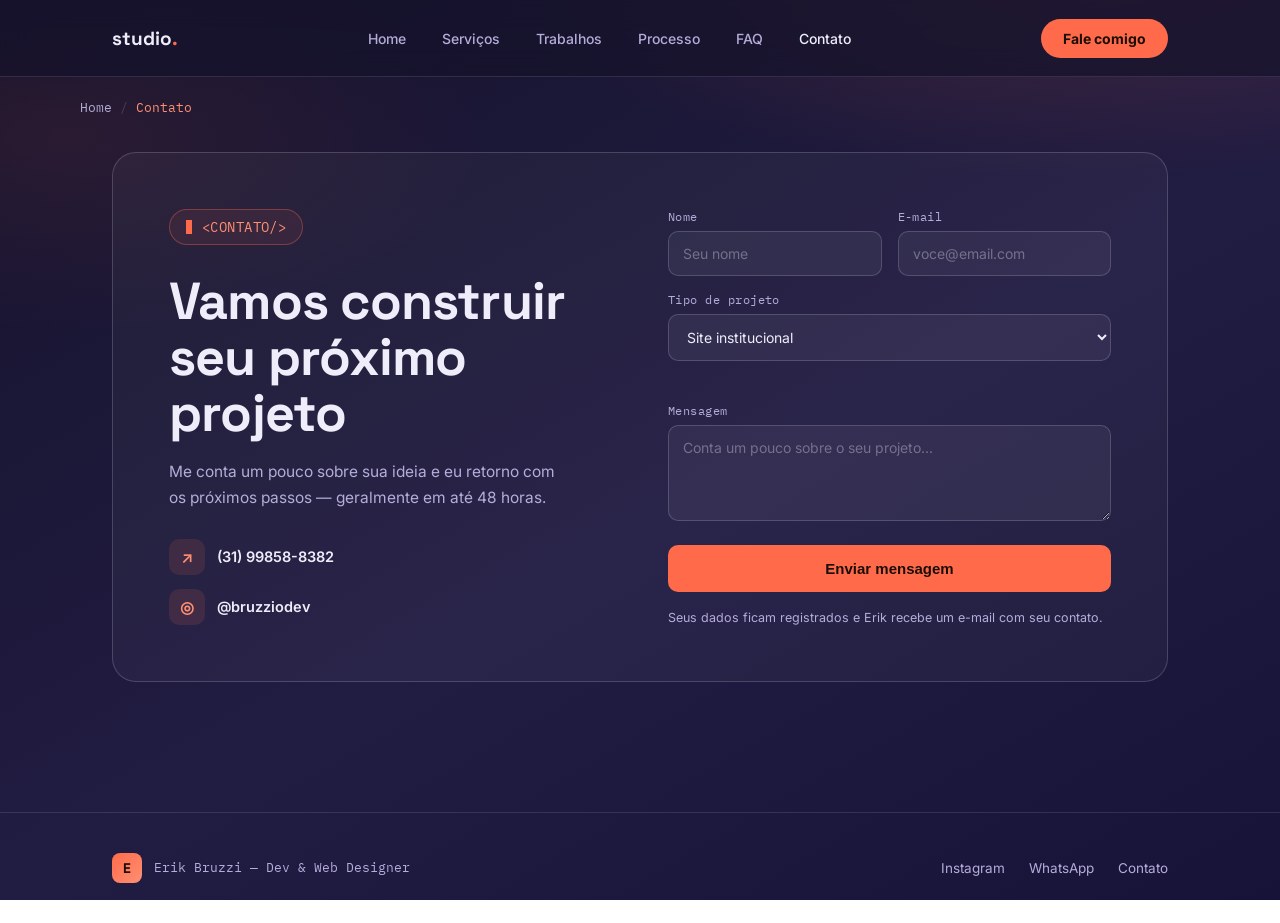
==== contato.html @ 380161e2 "Add files via upload" ====
<!DOCTYPE html>
<html lang="pt-BR">
<head>
<meta charset="UTF-8">
<meta name="viewport" content="width=device-width, initial-scale=1.0">
<title>Contato — Peça um Orçamento | studio.</title>
<meta name="description" content="Fale com Erik Bruzzi sobre o seu projeto de site, landing page ou interface de app. Resposta em até 48 horas.">
<meta name="robots" content="index, follow, max-snippet:-1, max-image-preview:large, max-video-preview:-1">
<link rel="canonical" href="https://studioservice.netlify.app/contato.html">

<meta property="og:title" content="Contato — Peça um Orçamento | studio.">
<meta property="og:description" content="Fale com Erik Bruzzi sobre o seu projeto de site, landing page ou interface de app. Resposta em até 48 horas.">
<meta property="og:type" content="website">
<meta property="og:url" content="https://studioservice.netlify.app/contato.html">
<meta property="og:image" content="https://studioservice.netlify.app/og-image.png">
<meta property="og:locale" content="pt_BR">
<meta name="twitter:card" content="summary_large_image">
<meta name="twitter:title" content="Contato — Peça um Orçamento | studio.">
<meta name="twitter:image" content="https://studioservice.netlify.app/og-image.png">

<script type="application/ld+json">
{
  "@context": "https://schema.org",
  "@type": "BreadcrumbList",
  "itemListElement": [
    { "@type": "ListItem", "position": 1, "name": "Home", "item": "https://studioservice.netlify.app/" },
    { "@type": "ListItem", "position": 2, "name": "Contato", "item": "https://studioservice.netlify.app/contato.html" }
  ]
}
</script>

<link rel="preconnect" href="https://fonts.googleapis.com">
<link href="https://fonts.googleapis.com/css2?family=Space+Grotesk:wght@400;500;600;700&family=Inter:wght@400;500;600;700;800&family=IBM+Plex+Mono:wght@400;500&display=swap" rel="stylesheet">
<link rel="stylesheet" href="styles.css">
</head>
<body>

<header>
  <nav class="wrap">
    <div class="logo">studio<span>.</span></div>
    <div class="nav-links">
      <a href="index.html">Home</a>
      <a href="servicos.html">Serviços</a>
      <a href="trabalhos.html">Trabalhos</a>
      <a href="processo.html">Processo</a>
      <a href="faq.html">FAQ</a>
      <a href="contato.html" class="active">Contato</a>
    </div>
    <a href="contato.html" class="nav-cta">Fale comigo</a>
  </nav>
</header>

<div class="wrap breadcrumb">
  <a href="index.html">Home</a><span class="sep">/</span><span class="current">Contato</span>
</div>

<section class="contact" style="padding-top:36px;">
  <div class="wrap">
    <div class="contact-box">
      <div class="contact-left">
        <div class="eyebrow"><span class="cursor"></span>&lt;CONTATO/&gt;</div>
        <h1>Vamos construir seu próximo projeto</h1>
        <p>Me conta um pouco sobre sua ideia e eu retorno com os próximos passos — geralmente em até 48 horas.</p>
        <div class="contact-direct">
          <a href="https://wa.me/5531998588382" target="_blank" rel="noopener"><span class="ic">↗</span> (31) 99858-8382</a>
          <a href="https://instagram.com/bruzziodev" target="_blank" rel="noopener"><span class="ic">◎</span> @bruzziodev</a>
        </div>
      </div>

      <form id="contactForm">
        <input type="hidden" name="_subject" value="Novo contato pelo site — studio.">
        <div class="form-row">
          <div class="field">
            <label for="nome">Nome</label>
            <input type="text" id="nome" name="nome" placeholder="Seu nome" required>
          </div>
          <div class="field">
            <label for="email">E-mail</label>
            <input type="email" id="email" name="email" placeholder="voce@email.com" required>
          </div>
        </div>
        <div class="field">
          <label for="tipo">Tipo de projeto</label>
          <select id="tipo" name="tipo">
            <option>Site institucional</option>
            <option>Landing page</option>
            <option>Interface de app</option>
            <option>Outro</option>
          </select>
        </div>
        <div class="field">
          <label for="mensagem">Mensagem</label>
          <textarea id="mensagem" name="mensagem" placeholder="Conta um pouco sobre o seu projeto..." required></textarea>
        </div>
        <button type="submit" class="submit-btn" id="submitBtn">Enviar mensagem</button>
        <p class="form-note" id="formNote">Seus dados ficam registrados e Erik recebe um e-mail com seu contato.</p>
      </form>
    </div>
  </div>
</section>

<footer>
  <div class="wrap">
    <div class="footer-left">
      <div class="footer-mark">E</div>
      <span>Erik Bruzzi — Dev &amp; Web Designer</span>
    </div>
    <div class="footer-links">
      <a href="https://instagram.com/bruzziodev" target="_blank" rel="noopener">Instagram</a>
      <a href="https://wa.me/5531998588382" target="_blank" rel="noopener">WhatsApp</a>
      <a href="contato.html">Contato</a>
    </div>
  </div>
</footer>

<script>
  const FORMSPREE_ENDPOINT = 'https://formspree.io/f/xppazywl';

  const form = document.getElementById('contactForm');
  const btn = document.getElementById('submitBtn');
  const note = document.getElementById('formNote');

  form.addEventListener('submit', async function(e){
    e.preventDefault();

    btn.disabled = true;
    btn.textContent = 'Enviando...';

    try {
      const response = await fetch(FORMSPREE_ENDPOINT, {
        method: 'POST',
        headers: { 'Accept': 'application/json' },
        body: new FormData(form)
      });

      if (response.ok) {
        form.reset();
        note.textContent = 'Mensagem enviada! Erik vai receber seus dados e entrar em contato em breve.';
        note.style.color = '#8FD19E';
        btn.textContent = 'Enviado ✓';
      } else {
        throw new Error('Falha no envio');
      }
    } catch (err) {
      note.textContent = 'Algo deu errado. Tente novamente ou chame no WhatsApp.';
      note.style.color = '#FF6B4A';
      btn.disabled = false;
      btn.textContent = 'Enviar mensagem';
    }
  });
</script>

</body>
</html>
---- styles.css ----
:root{
  --bg1:#15122B;
  --bg2:#211C42;
  --coral:#FF6B4A;
  --coral-soft:#FF8F73;
  --surface:#F4F1FB;
  --ink:#181425;
  --ink-soft:#5C5678;
  --lilac:#B4ADD9;
  --off-white:#EFEDFA;
  --line: rgba(239,237,250,0.12);
  --line-strong: rgba(239,237,250,0.18);
}
*{box-sizing:border-box; margin:0; padding:0;}
html{scroll-behavior:smooth;}
body{
  font-family:'Inter',sans-serif;
  background:
    radial-gradient(85% 45% at 85% -5%, rgba(255,107,74,0.16) 0%, rgba(255,107,74,0) 55%),
    radial-gradient(60% 40% at 5% 15%, rgba(255,107,74,0.08) 0%, rgba(0,0,0,0) 55%),
    linear-gradient(150deg, var(--bg1) 0%, var(--bg2) 55%, #171238 100%);
  background-attachment:fixed;
  color:var(--off-white);
  min-height:100vh;
}
a{color:inherit; text-decoration:none;}
img,svg{display:block;}
section{ position:relative; }
.wrap{ max-width:1120px; margin:0 auto; padding:0 32px; }

::selection{ background:var(--coral); color:#1B0E08; }

/* ---------- NAV ---------- */
header{
  position:sticky; top:0; z-index:50;
  backdrop-filter:blur(14px);
  background:rgba(21,18,43,0.72);
  border-bottom:1px solid var(--line);
}
nav.wrap{
  display:flex; align-items:center; justify-content:space-between;
  height:76px;
}
.logo{
  font-family:'Space Grotesk', sans-serif; font-weight:700; font-size:19px;
}
.logo span{ color:var(--coral); }
.nav-links{
  display:flex; align-items:center; gap:36px;
  font-size:14px; font-weight:500; color:var(--lilac);
}
.nav-links a:hover{ color:var(--off-white); }
.nav-links a.active{ color:var(--off-white); }
.nav-cta{
  background:var(--coral); color:#1B0E08;
  font-size:14px; font-weight:700;
  padding:11px 22px; border-radius:999px;
}

/* ---------- BREADCRUMB (inner pages) ---------- */
.breadcrumb{
  padding:22px 0 0;
  font-family:'IBM Plex Mono', monospace;
  font-size:13px; color:var(--lilac);
}
.breadcrumb a{ color:var(--lilac); }
.breadcrumb a:hover{ color:var(--off-white); }
.breadcrumb .sep{ margin:0 8px; color:var(--line-strong); }
.breadcrumb .current{ color:var(--coral-soft); }

/* ---------- HERO (home) ---------- */
.hero{ padding:96px 0 120px; overflow:hidden; }
.hero .wrap{
  display:grid; grid-template-columns:1.05fr 0.95fr; gap:40px; align-items:center;
}
.eyebrow{
  display:inline-flex; align-items:center; gap:10px;
  font-family:'IBM Plex Mono', monospace;
  font-size:14px; letter-spacing:0.03em; color:var(--coral-soft);
  border:1px solid rgba(255,107,74,0.35);
  background:rgba(255,107,74,0.08);
  padding:8px 16px; border-radius:999px;
  margin-bottom:28px;
}
.eyebrow .cursor{
  width:6px; height:14px; background:var(--coral); display:inline-block;
  animation:blink 1.1s steps(1) infinite;
}
@keyframes blink{ 50%{opacity:0;} }
h1{
  font-family:'Space Grotesk', sans-serif; font-weight:700;
  font-size:52px; line-height:1.08; letter-spacing:-0.015em;
  margin-bottom:22px;
}
h1 .hl{ color:var(--coral); }
.hero-sub{
  font-size:17px; color:var(--lilac); line-height:1.6; max-width:460px; margin-bottom:34px;
}
.hero-btns{ display:flex; gap:14px; flex-wrap:wrap; }
.btn-primary{
  background:var(--coral); color:#1B0E08; font-weight:700; font-size:15px;
  padding:15px 28px; border-radius:999px;
  box-shadow:0 16px 30px -10px rgba(255,107,74,0.55);
  display:inline-block;
}
.btn-ghost{
  border:1.5px solid var(--line-strong); color:var(--off-white); font-weight:600; font-size:15px;
  padding:14px 27px; border-radius:999px;
  display:inline-block;
}

.hero-visual{ position:relative; height:420px; }
.glow-link{
  position:absolute; top:38%; left:36%; width:260px; height:180px;
  background: radial-gradient(closest-side, rgba(255,107,74,0.35), rgba(255,107,74,0));
  filter: blur(10px); z-index:0;
}
.browser-wrap{ position:absolute; top:10px; left:0; width:340px; transform:rotate(-4deg); z-index:1; }
.browser{ border-radius:13px; background:var(--surface); box-shadow:0 40px 70px -18px rgba(0,0,0,0.6); overflow:hidden; }
.browser-top{ height:32px; background:#E7E3F6; display:flex; align-items:center; gap:12px; padding:0 12px; border-bottom:1px solid rgba(24,20,37,0.08); }
.traffic{ display:flex; gap:5px; }
.traffic span{ width:8px;height:8px;border-radius:50%; display:block; }
.traffic .r{background:#E4675E;} .traffic .y{background:#E5B75B;} .traffic .g{background:#63C069;}
.urlbar{ flex:1; height:18px; background:#F8F6FD; border-radius:5px; display:flex; align-items:center; padding:0 8px; font-family:'IBM Plex Mono', monospace; font-size:9px; color:var(--ink-soft); }
.site{ padding:20px 22px 24px; }
.site-nav{ display:flex; align-items:center; justify-content:space-between; margin-bottom:18px; }
.site-logo{ font-family:'Space Grotesk', sans-serif; font-weight:700; font-size:13px; color:var(--ink); }
.site-logo span{ color:var(--coral); }
.site-links{ display:flex; gap:10px; font-size:9px; color:var(--ink-soft); font-weight:500; }
.site-cta{ background:var(--ink); color:var(--surface); font-size:9px; font-weight:600; padding:6px 10px; border-radius:5px; }
.site-hero-title{ font-family:'Space Grotesk', sans-serif; font-weight:700; font-size:19px; color:var(--ink); line-height:1.15; margin-bottom:10px; max-width:85%; }
.line{ height:5px; border-radius:3px; background:rgba(24,20,37,0.10); margin-bottom:5px; }
.line.w1{width:88%;} .line.w2{width:60%;}

.phone-wrap{ position:absolute; top:96px; right:0; width:190px; transform:rotate(7deg); z-index:2; }
.phone{ width:100%; border-radius:26px; background:#0F0D1E; padding:9px; box-shadow:0 40px 70px -16px rgba(0,0,0,0.7), 0 0 0 1px rgba(239,237,250,0.06); }
.phone-screen{ background:var(--surface); border-radius:18px; overflow:hidden; padding-bottom:10px; }
.phone-status{ display:flex; justify-content:space-between; padding:10px 14px 6px; font-family:'IBM Plex Mono', monospace; font-size:8px; color:var(--ink-soft); }
.phone-header{ padding:4px 14px 10px; font-family:'Space Grotesk', sans-serif; font-weight:700; font-size:12px; color:var(--ink); }
.app-card{ margin:0 11px 8px; padding:9px; background:#FFFFFF; border-radius:10px; box-shadow:0 6px 14px -8px rgba(24,20,37,0.18); display:flex; gap:8px; align-items:center; }
.app-card .thumb{ width:26px; height:26px; border-radius:7px; background:linear-gradient(135deg, var(--coral), #FFB199); flex-shrink:0; }
.app-card .meta{ flex:1; }
.app-card .l1{ height:5px; width:78%; border-radius:3px; background:rgba(24,20,37,0.14); margin-bottom:4px;}
.app-card .l2{ height:4px; width:50%; border-radius:3px; background:rgba(24,20,37,0.08);}

.trust-row{
  display:flex; gap:40px; margin-top:56px; flex-wrap:wrap;
}
.trust-item .num{ font-family:'Space Grotesk', sans-serif; font-weight:700; font-size:28px; color:var(--off-white); }
.trust-item .lbl{ font-family:'IBM Plex Mono', monospace; font-size:12px; color:var(--lilac); margin-top:4px; }

/* ---------- PAGE HERO (inner pages) ---------- */
.page-hero{ padding:36px 0 76px; max-width:720px; }
.page-hero h1{ font-size:44px; }
.page-hero .page-sub{ color:var(--lilac); font-size:17px; line-height:1.6; max-width:600px; }

/* ---------- SECTION HEADER ---------- */
.section-head{ max-width:560px; margin-bottom:56px; }
.section-tag{
  font-family:'IBM Plex Mono', monospace; font-size:13px; color:var(--coral-soft);
  letter-spacing:0.12em; text-transform:uppercase; margin-bottom:14px; display:block;
}
h2{ font-family:'Space Grotesk', sans-serif; font-weight:700; font-size:36px; line-height:1.15; letter-spacing:-0.01em; }
.section-sub{ color:var(--lilac); font-size:16px; margin-top:14px; line-height:1.6; }

/* ---------- SERVICES ---------- */
.services{ padding:20px 0 120px; }
.services-grid{ display:grid; grid-template-columns:repeat(3, 1fr); gap:24px; }
.service-card{
  border:1px solid var(--line); background:rgba(239,237,250,0.03);
  border-radius:18px; padding:32px 28px; transition:border-color .2s;
}
.service-card:hover{ border-color:var(--line-strong); }
.service-icon{
  width:46px; height:46px; border-radius:12px;
  background:linear-gradient(135deg, var(--coral), var(--coral-soft));
  display:flex; align-items:center; justify-content:center;
  font-family:'Space Grotesk', sans-serif; font-weight:700; color:#1B0E08; font-size:18px;
  margin-bottom:22px;
}
.service-card h2, .service-card h3{ font-family:'Space Grotesk', sans-serif; font-weight:600; font-size:20px; margin-bottom:12px; }
.service-card p{ color:var(--lilac); font-size:14.5px; line-height:1.6; }
.service-card ul{ margin-top:16px; padding-left:0; list-style:none; }
.service-card li{ color:var(--lilac); font-size:13.5px; line-height:1.9; padding-left:20px; position:relative; }
.service-card li::before{ content:"—"; color:var(--coral); position:absolute; left:0; }
.service-card .btn-ghost{ margin-top:22px; font-size:13.5px; padding:10px 20px; }

/* ---------- WORK ---------- */
.work{ padding:20px 0 120px; }
.work-grid{ display:grid; grid-template-columns:repeat(3, 1fr); gap:24px; }
.work-card{
  border-radius:16px; overflow:hidden; border:1px solid var(--line);
  background:rgba(239,237,250,0.03);
}
.work-thumb{
  height:170px; background:var(--surface); position:relative; padding:16px;
}
.work-thumb .mini-nav{ display:flex; justify-content:space-between; align-items:center; margin-bottom:14px; }
.work-thumb .mini-logo{ font-family:'Space Grotesk', sans-serif; font-weight:700; font-size:11px; color:var(--ink); }
.work-thumb .mini-dots{ display:flex; gap:4px; }
.work-thumb .mini-dots span{ width:5px;height:5px;border-radius:50%; background:rgba(24,20,37,0.18); display:block; }
.work-thumb .mini-block{ height:60px; border-radius:8px; }
.work-body{ padding:20px 22px 24px; }
.work-body .tag{
  font-family:'IBM Plex Mono', monospace; font-size:11px; color:var(--coral-soft);
  letter-spacing:0.06em; text-transform:uppercase; margin-bottom:8px; display:block;
}
.work-body h3{ font-family:'Space Grotesk', sans-serif; font-weight:600; font-size:17px; margin-bottom:6px; }
.work-body p{ font-size:13.5px; color:var(--lilac); }

/* ---------- PROCESS ---------- */
.process{ padding:20px 0 120px; }
.process-grid{ display:grid; grid-template-columns:repeat(4, 1fr); gap:22px; }
.process-step{ position:relative; padding-top:8px; }
.process-step .n{
  font-family:'Space Grotesk', sans-serif; font-weight:700; font-size:15px;
  color:var(--coral); border:1px solid rgba(255,107,74,0.4);
  width:34px; height:34px; border-radius:10px; display:flex; align-items:center; justify-content:center;
  margin-bottom:18px;
}
.process-step h3{ font-family:'Space Grotesk', sans-serif; font-weight:600; font-size:16.5px; margin-bottom:8px; }
.process-step p{ font-size:13.5px; color:var(--lilac); line-height:1.55; }

/* ---------- FAQ ---------- */
.faq{ padding:20px 0 120px; }
.faq-list{ display:flex; flex-direction:column; gap:14px; max-width:760px; }
.faq-item{
  border:1px solid var(--line); background:rgba(239,237,250,0.03);
  border-radius:16px; padding:26px 28px;
}
.faq-item h2, .faq-item h3{
  font-family:'Space Grotesk', sans-serif; font-weight:600; font-size:17px;
  margin-bottom:10px; display:flex; align-items:baseline; gap:10px;
}
.faq-item h2::before, .faq-item h3::before{
  content:"?"; color:var(--coral); font-weight:700; flex-shrink:0;
}
.faq-item p{ color:var(--lilac); font-size:14.5px; line-height:1.65; padding-left:22px; }

/* ---------- CTA BANNER ---------- */
.cta-banner{ padding:0 0 120px; }
.cta-box{
  border:1px solid var(--line-strong);
  background:rgba(239,237,250,0.04);
  border-radius:24px; padding:56px;
  display:flex; align-items:center; justify-content:space-between; gap:32px; flex-wrap:wrap;
}
.cta-box h2{ font-size:28px; margin-bottom:8px; }
.cta-box p{ color:var(--lilac); font-size:15px; }

/* ---------- CONTACT ---------- */
.contact{ padding:20px 0 130px; }
.contact-box{
  border:1px solid var(--line-strong);
  background:rgba(239,237,250,0.04);
  border-radius:24px; padding:56px;
  display:grid; grid-template-columns:1fr 1fr; gap:56px;
}
.contact-left h1, .contact-left h2{ margin-bottom:18px; }
.contact-left p{ color:var(--lilac); font-size:15.5px; line-height:1.65; margin-bottom:28px; max-width:400px; }
.contact-direct{ display:flex; flex-direction:column; gap:14px; }
.contact-direct a{
  display:flex; align-items:center; gap:12px;
  font-size:14.5px; font-weight:600; color:var(--off-white);
}
.contact-direct .ic{
  width:36px; height:36px; border-radius:10px; background:rgba(255,107,74,0.12);
  display:flex; align-items:center; justify-content:center; color:var(--coral-soft); font-size:16px;
}

form{ display:flex; flex-direction:column; gap:16px; }
.form-row{ display:flex; gap:16px; }
label{ font-family:'IBM Plex Mono', monospace; font-size:11.5px; color:var(--lilac); letter-spacing:0.04em; margin-bottom:7px; display:block; }
input, select, textarea{
  width:100%; background:rgba(239,237,250,0.06); border:1px solid var(--line-strong);
  border-radius:10px; padding:13px 14px; color:var(--off-white); font-family:'Inter', sans-serif; font-size:14px;
  outline:none;
}
select option{
  color:#181425; background:#F4F1FB;
}
input::placeholder, textarea::placeholder{ color:rgba(239,237,250,0.35); }
input:focus, select:focus, textarea:focus{ border-color:var(--coral); }
textarea{ resize:vertical; min-height:96px; }
.field{ flex:1; }
.submit-btn{
  background:var(--coral); color:#1B0E08; font-weight:700; font-size:15px;
  padding:15px; border-radius:10px; border:none; cursor:pointer; margin-top:4px;
  transition:filter .15s;
}
.submit-btn:hover{ filter:brightness(1.08); }
.form-note{ font-size:12.5px; color:var(--lilac); margin-top:2px; }

/* ---------- FOOTER ---------- */
footer{ border-top:1px solid var(--line); padding:40px 0; }
footer .wrap{ display:flex; align-items:center; justify-content:space-between; flex-wrap:wrap; gap:16px; }
.footer-left{ display:flex; align-items:center; gap:12px; }
.footer-mark{
  width:30px; height:30px; border-radius:8px;
  background:linear-gradient(135deg, var(--coral), var(--coral-soft));
  display:flex; align-items:center; justify-content:center;
  font-family:'Space Grotesk', sans-serif; font-weight:700; font-size:14px; color:#1B0E08;
}
.footer-left span{ font-size:13px; color:var(--lilac); font-family:'IBM Plex Mono', monospace; }
.footer-links{ display:flex; gap:24px; font-size:13.5px; color:var(--lilac); }
.footer-links a:hover{ color:var(--off-white); }

/* ---------- RESPONSIVE ---------- */
@media (max-width:860px){
  .nav-links{ display:none; }
  .hero .wrap{ grid-template-columns:1fr; }
  .hero-visual{ height:320px; margin-top:20px; }
  .browser-wrap{ width:280px; }
  .phone-wrap{ width:150px; top:120px; }
  h1{ font-size:38px; }
  .page-hero h1{ font-size:32px; }
  .services-grid, .work-grid{ grid-template-columns:1fr; }
  .process-grid{ grid-template-columns:1fr 1fr; }
  .contact-box{ grid-template-columns:1fr; padding:32px 24px; }
  .cta-box{ padding:32px 24px; }
  .form-row{ flex-direction:column; }
  .trust-row{ gap:28px; }
}
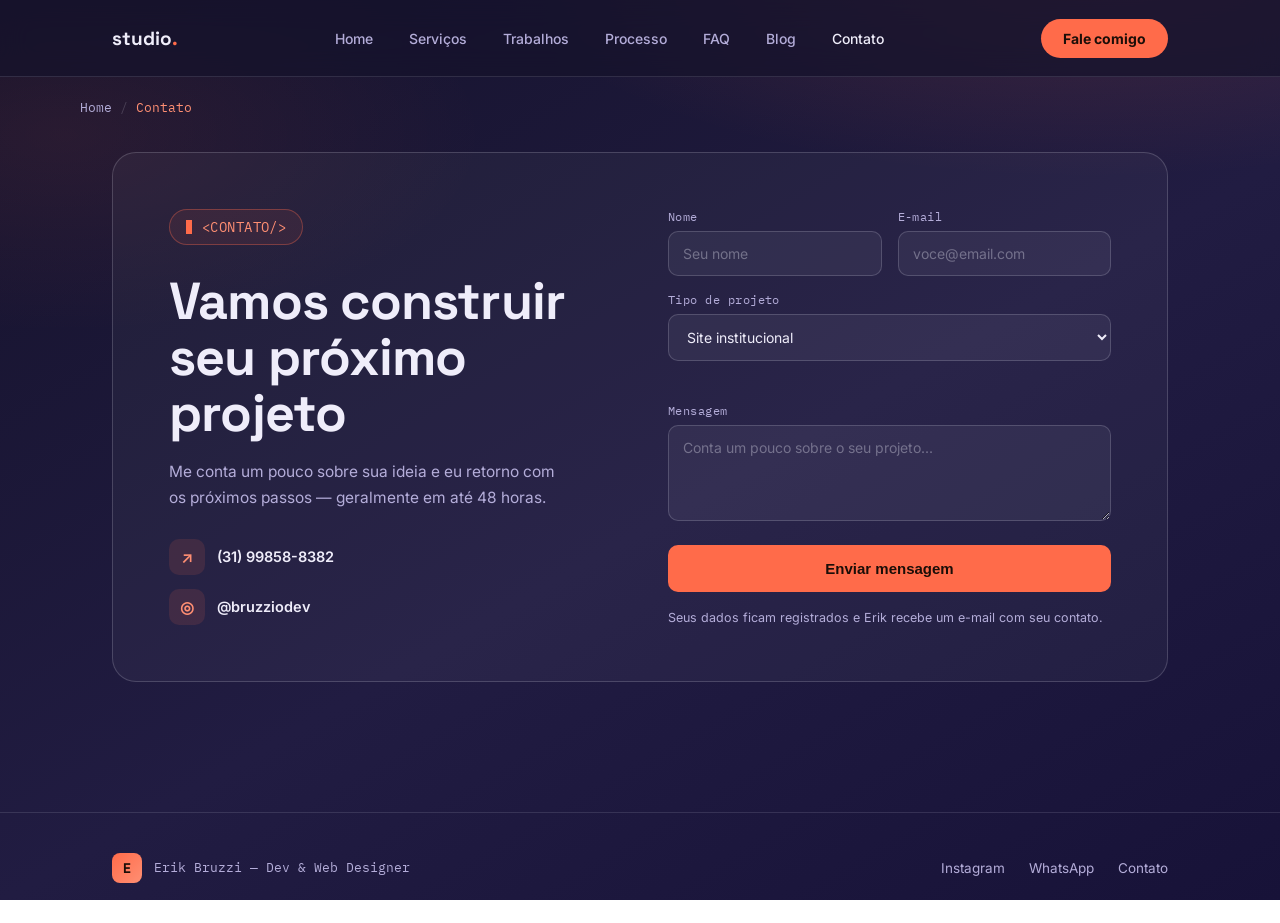
==== commit a9d4822c: "Add files via upload" ====
--- a/contato.html
+++ b/contato.html
@@ -4,6 +4,10 @@
 <meta charset="UTF-8">
 <meta name="viewport" content="width=device-width, initial-scale=1.0">
 <title>Contato — Peça um Orçamento | studio.</title>
+<link rel="icon" type="image/png" sizes="32x32" href="favicon-32.png">
+<link rel="icon" type="image/png" sizes="16x16" href="favicon-16.png">
+<link rel="apple-touch-icon" sizes="180x180" href="apple-touch-icon.png">
+<link rel="icon" type="image/x-icon" href="favicon.ico">
 <meta name="description" content="Fale com Erik Bruzzi sobre o seu projeto de site, landing page ou interface de app. Resposta em até 48 horas.">
 <meta name="robots" content="index, follow, max-snippet:-1, max-image-preview:large, max-video-preview:-1">
 <link rel="canonical" href="https://studioservice.netlify.app/contato.html">
@@ -44,17 +48,35 @@
       <a href="trabalhos.html">Trabalhos</a>
       <a href="processo.html">Processo</a>
       <a href="faq.html">FAQ</a>
+      <a href="https://blog-studiodot.netlify.app/">Blog</a>
       <a href="contato.html" class="active">Contato</a>
     </div>
     <a href="contato.html" class="nav-cta">Fale comigo</a>
+    <button class="nav-toggle" id="navToggle" aria-label="Abrir menu" aria-expanded="false">
+      <span></span><span></span><span></span>
+    </button>
   </nav>
 </header>
+
+<div class="mobile-menu" id="mobileMenu">
+  <div class="wrap">
+      <a href="index.html">Home</a>
+      <a href="servicos.html">Serviços</a>
+      <a href="trabalhos.html">Trabalhos</a>
+      <a href="processo.html">Processo</a>
+      <a href="faq.html">FAQ</a>
+      <a href="https://blog-studiodot.netlify.app/">Blog</a>
+      <a href="contato.html" class="active">Contato</a>
+    <a href="contato.html" class="btn-primary mobile-cta">Fale comigo</a>
+  </div>
+</div>
+
 
 <div class="wrap breadcrumb">
   <a href="index.html">Home</a><span class="sep">/</span><span class="current">Contato</span>
 </div>
 
-<section class="contact" style="padding-top:36px;">
+<section class="contact" id="contato" style="padding-top:36px;">
   <div class="wrap">
     <div class="contact-box">
       <div class="contact-left">
@@ -150,5 +172,6 @@
   });
 </script>
 
+<script src="script.js"></script>
 </body>
 </html>
--- a/styles.css
+++ b/styles.css
@@ -55,6 +55,30 @@
   background:var(--coral); color:#1B0E08;
   font-size:14px; font-weight:700;
   padding:11px 22px; border-radius:999px;
+}
+
+/* ---------- MOBILE NAV TOGGLE ---------- */
+.nav-toggle{
+  display:none;
+  flex-direction:column;
+  justify-content:center;
+  gap:5px;
+  width:40px; height:40px;
+  background:none; border:none; cursor:pointer;
+  padding:0; margin-left:12px;
+  position:relative; z-index:70;
+}
+.nav-toggle span{
+  display:block; width:22px; height:2px; margin:0 auto;
+  background:var(--off-white); border-radius:2px;
+  transition:transform .25s ease, opacity .2s ease;
+}
+.nav-toggle.open span:nth-child(1){ transform:translateY(7px) rotate(45deg); }
+.nav-toggle.open span:nth-child(2){ opacity:0; }
+.nav-toggle.open span:nth-child(3){ transform:translateY(-7px) rotate(-45deg); }
+
+.mobile-menu{
+  display:none;
 }
 
 /* ---------- BREADCRUMB (inner pages) ---------- */
@@ -150,7 +174,7 @@
 .trust-item .lbl{ font-family:'IBM Plex Mono', monospace; font-size:12px; color:var(--lilac); margin-top:4px; }
 
 /* ---------- PAGE HERO (inner pages) ---------- */
-.page-hero{ padding:36px 0 76px; max-width:720px; }
+.page-hero{ padding:36px 0 76px; }
 .page-hero h1{ font-size:44px; }
 .page-hero .page-sub{ color:var(--lilac); font-size:17px; line-height:1.6; max-width:600px; }
 
@@ -193,13 +217,10 @@
   background:rgba(239,237,250,0.03);
 }
 .work-thumb{
-  height:170px; background:var(--surface); position:relative; padding:16px;
-}
-.work-thumb .mini-nav{ display:flex; justify-content:space-between; align-items:center; margin-bottom:14px; }
-.work-thumb .mini-logo{ font-family:'Space Grotesk', sans-serif; font-weight:700; font-size:11px; color:var(--ink); }
-.work-thumb .mini-dots{ display:flex; gap:4px; }
-.work-thumb .mini-dots span{ width:5px;height:5px;border-radius:50%; background:rgba(24,20,37,0.18); display:block; }
-.work-thumb .mini-block{ height:60px; border-radius:8px; }
+  height:190px; background:var(--surface); position:relative; overflow:hidden;
+}
+.work-thumb img{ width:100%; height:100%; object-fit:cover; object-position:top; display:block; transition:transform .3s; }
+.work-card:hover .work-thumb img{ transform:scale(1.04); }
 .work-body{ padding:20px 22px 24px; }
 .work-body .tag{
   font-family:'IBM Plex Mono', monospace; font-size:11px; color:var(--coral-soft);
@@ -308,6 +329,35 @@
 /* ---------- RESPONSIVE ---------- */
 @media (max-width:860px){
   .nav-links{ display:none; }
+  .nav-toggle{ display:flex; }
+  .mobile-menu{
+    display:block;
+    position:fixed; top:76px; left:0; right:0; bottom:0;
+    background:#100D22;
+    z-index:60;
+    overflow-y:auto;
+    border-top:1px solid var(--line);
+    opacity:0; visibility:hidden; pointer-events:none;
+    transform:translateY(-6px);
+    transition:opacity .2s ease, transform .2s ease, visibility .2s;
+  }
+  .mobile-menu.open{
+    opacity:1; visibility:visible; pointer-events:auto; transform:translateY(0);
+  }
+  .mobile-menu .wrap{
+    padding-top:12px; padding-bottom:40px;
+    display:flex; flex-direction:column;
+  }
+  .mobile-menu a{
+    font-family:'Space Grotesk', sans-serif;
+    font-size:21px; font-weight:600; color:var(--off-white);
+    padding:18px 0; border-bottom:1px solid var(--line);
+  }
+  .mobile-menu a.active{ color:var(--coral-soft); }
+  .mobile-menu .mobile-cta{
+    margin-top:24px; text-align:center; border:none;
+    font-family:'Inter', sans-serif; font-size:15px;
+  }
   .hero .wrap{ grid-template-columns:1fr; }
   .hero-visual{ height:320px; margin-top:20px; }
   .browser-wrap{ width:280px; }
